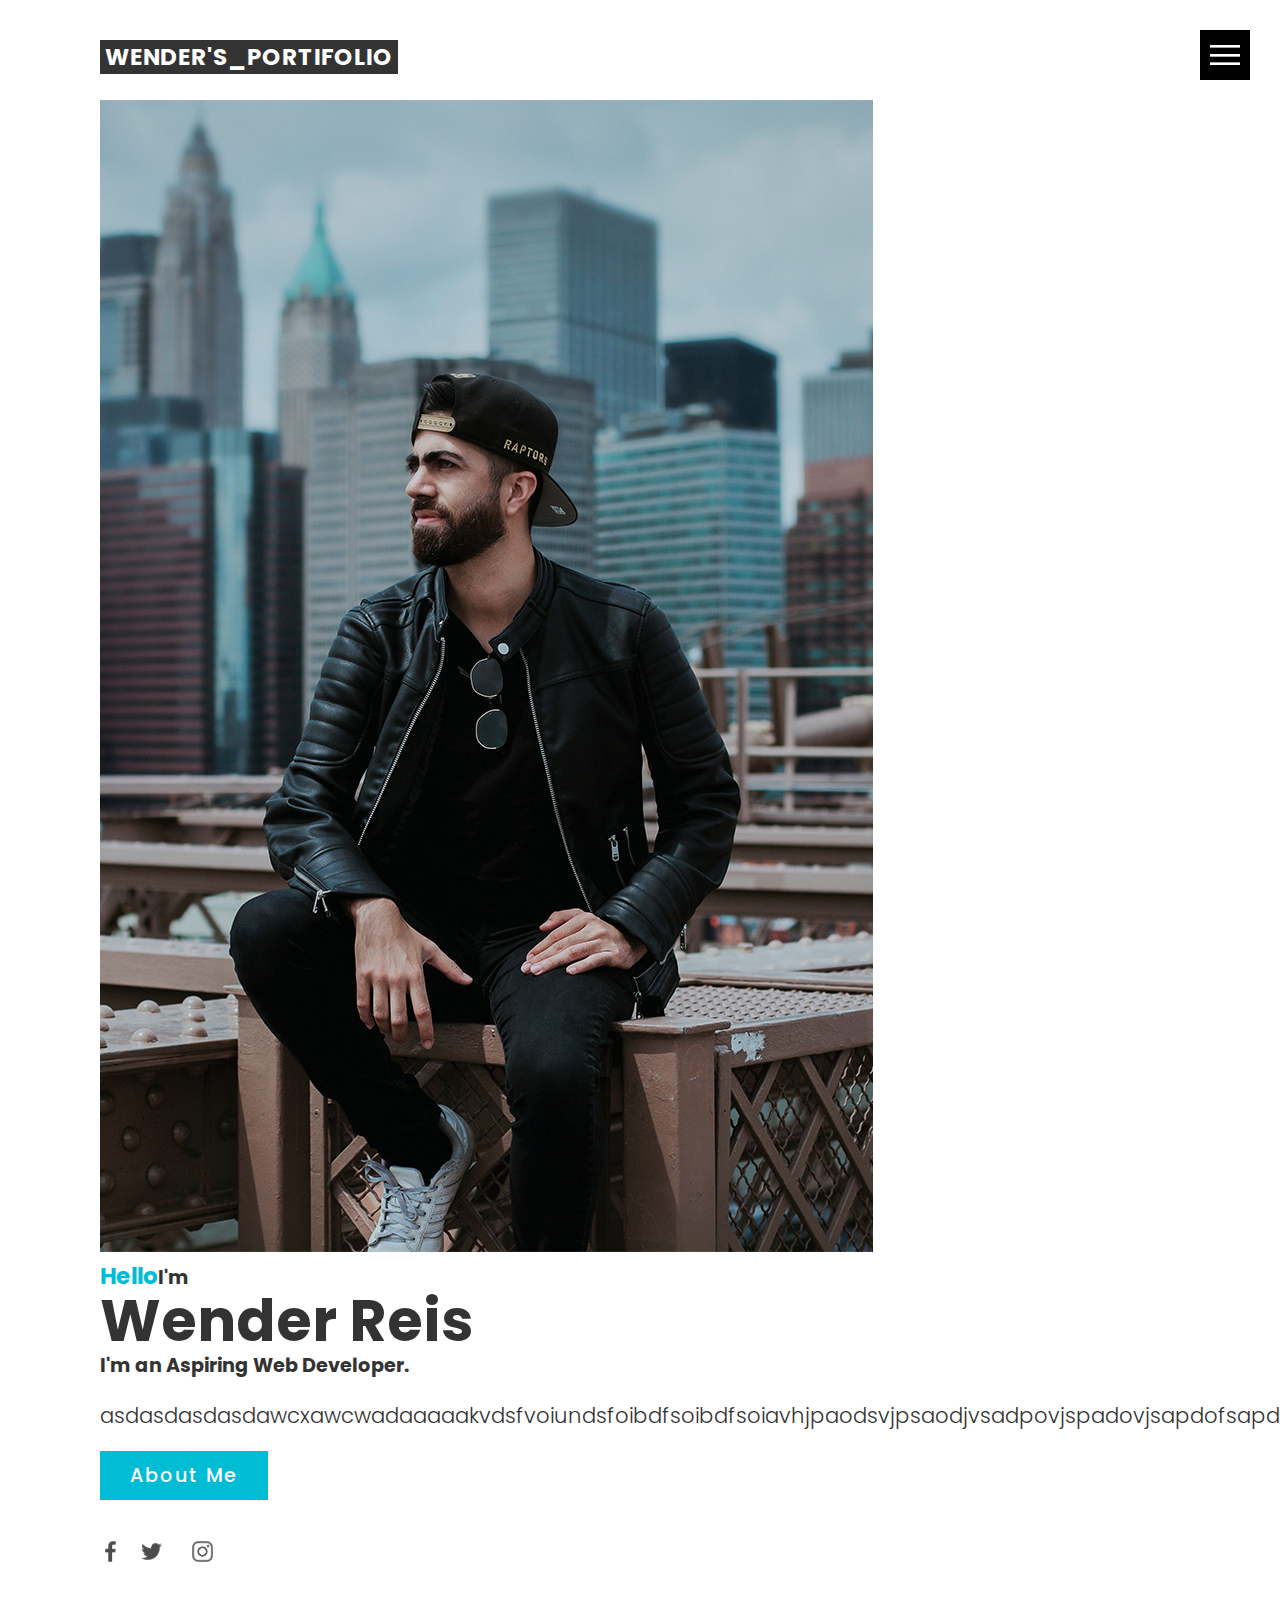
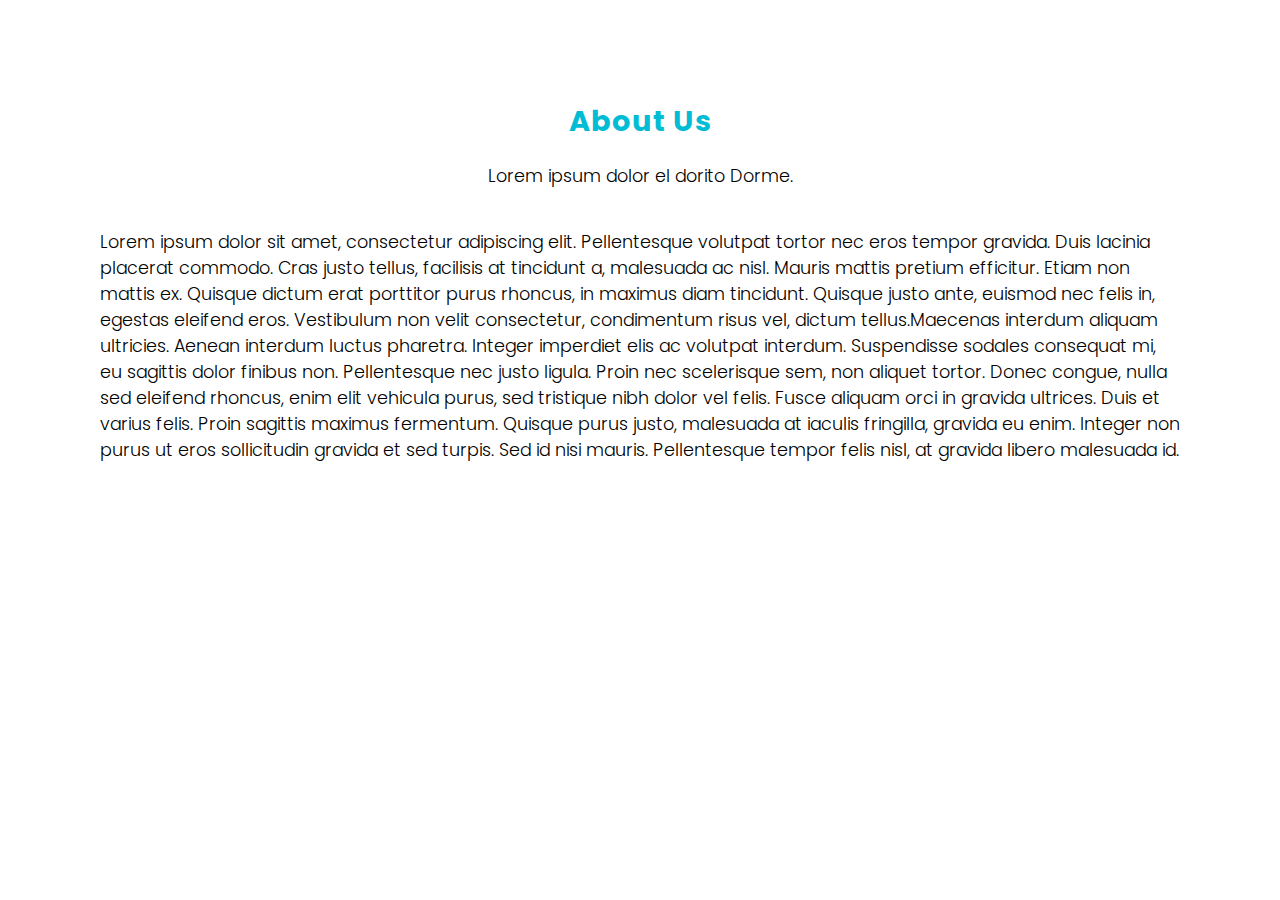
==== d6 Portifolio Website/index.html @ 55c069db "init" ====
<!DOCTYPE html>
<html lang="en">
<head>
    <meta name="viewport" content="width=device-width, initial-scale=1.0">
    <meta charset="UTF-8">
    <title>Personal Portifolio Wender</title>
    <link rel="stylesheet" href="style.css">
</head>
<body>
  <div class="toggle" onclick="toggleMenu();"></div>
    <section class="banner" id="home">

  <div class="imgSidebar">
       <img src="bg.jpg">
     </div>
      <div class="contentBx">      
         <h5 class="logoText">Wender's_Portifolio</h5>
         <div>
            <h4><span>Hello</span>I'm</h4>
            <h2>Wender Reis</h2>
            <h4>I'm an Aspiring Web Developer.</h4>
            <p>asdasdasdasdawcxawcwadaaaaakvdsfvoiundsfoibdfsoibdfsoiavhjpaodsvjpsaodjvsadpovjspadovjsapdofsapdofsdavpo</p>
            <a href="#" class="btn">About Me</a><!-- link about me button-->
        </div>
         <ul class="sci">
            <li><a href="#"><img src="facebook.png"></a></li>
            <li><a href="#"><img src="twitter.png"></a></li>
            <li><a href="#"><img src="instagram.png"></a></li>
        </ul>
    </div>
</section>

<section class="about" id="about">
    <div class="title white">
        <h2>About Us</h2>
        <p>Lorem ipsum dolor el dorito Dorme.</p>
    </div>
    <div class="content">
        <div class="textBx">
            <p>
                Lorem ipsum dolor sit amet, consectetur adipiscing elit. Pellentesque volutpat tortor nec eros tempor gravida.
                 Duis lacinia placerat commodo. Cras justo tellus, facilisis at tincidunt a, malesuada ac nisl. Mauris mattis
                  pretium efficitur. Etiam non mattis ex. Quisque dictum erat porttitor purus rhoncus, in maximus diam tincidunt. 
                  Quisque justo ante, euismod nec felis in, egestas eleifend eros. Vestibulum non velit consectetur, condimentum 
                  risus vel, dictum tellus.Maecenas interdum aliquam ultricies. Aenean interdum luctus pharetra. Integer imperdiet 
                  elis ac volutpat interdum. Suspendisse sodales consequat mi, eu sagittis dolor finibus non. Pellentesque nec justo 
                  ligula. Proin nec scelerisque sem, non aliquet tortor. Donec congue, nulla sed eleifend rhoncus, enim elit vehicula 
                  purus, sed tristique nibh dolor vel felis. Fusce aliquam orci in gravida ultrices. Duis et varius felis. Proin sagittis
                   maximus fermentum. Quisque purus justo, malesuada at iaculis fringilla, gravida eu enim. Integer non purus ut eros
                 sollicitudin gravida et sed turpis. Sed id nisi mauris. Pellentesque tempor felis nisl, at gravida libero malesuada id.
            </p>
        </div>
    </div>
</section>

<div class="sidebar">
<ul class="menu">
    <li><a href="#">Home</a></li>
    <li><a href="#">About</a></li>
    <li><a href="#">Services</a></li>
    <li><a href="#">Work</a></li>
    <li><a href="#">Contact</a></li>
</ul>
</div>
<script>
      function toggleMenu(){
        const menuToggle = document.querySelector('.toggle');
        const sidebar = document.querySelector('.sidebar');
        menuToggle.classList.toggle('active')
       sidebar.classList.toggle('active') }
   </script>
</body>
</html>
---- d6 Portifolio Website/style.css ----
@import url('https://fonts.googleapis.com/css?family=Poppins:200,300,400,500,600,700,800,900&display=swap');
*
{
margin: 0;
padding: 0;
box-sizing: border-box;
font-family: 'Poppins', sans-serif;
}
.toggle
{
    position: fixed;
    top: 30px;
    right:30px;
    width: 50px;
    height:50px;
    background: #000 url(menu.png);
    background-size: 30px;
    background-position: center;
    background-repeat: no-repeat;
    cursor: pointer;
    z-index: 1000;
}
.toggle .active
{
    background: #000 url(menu.png);
    background-size: 25px;
    background-position: center;
    background-repeat: no-repeat;

}
section
{
    padding: 100px;
    min-height: 100vh;
}
.banner
{
    position: relative;
    width: 100%;
    min-height: 100vh;
}
.banner .imgsidebar
{
    position: absolute;
    top: 0;
    left: 0;
    width: 500px;
    height: 100px;
}
.banner .imgsidebar img
{
    position: absolute;
    top: 0;
    left: 0;
    width: 100%;
    height: 100%;
    object-fit: cover;
}
.banner .contextBx
.sidebar
{
    position: absolute;
    top: 0;
    right: 0;
    width: calc(100%-500px);
    height: 100%;
    display: flex;
    justify-content: center;
    align-items: center;
    padding: 100px;
}
.logoText
{
    position: absolute;
    top: 40px;
    left: 100px;
    font-size: 1.2em;
    text-transform: uppercase;
    letter-spacing: 1px;
    background: #333;
    color: #fff;
    padding:0 5px;

}
.banner .contentBx
{
    font-size: 1.2em;
    color: #333;
    font-weight: 300;
}
.banner .contentBx h4 span
{
    color: #00bcd4;
    font-size: 1.2em;
    font-weight: 700;
}
.banner .contentBx h2
{
    font-size: 3em;
    color: #333;
    line-height: 1em;
}
p
{
    font-size: 1.1em;
    margin: 20px 0;
    font-weight:300;
}
.btn
{
    background: #00bcd4;
    color: #fff;
    padding: 10px 30px;
    display: inline-block;
    text-decoration: none;
    font-weight: 500;
    letter-spacing: 2px;
}
.sidebar
{
    position: fixed;
    background: #000;
    display: flex;
    justify-content: center;
    align-items: center;
    transition: 0.5s;
    padding: 40px;
    z-index: 100;
    right: -100%;
}
.sidebar .active
{
    right: 0;
}
.sidebar ul
{
    display: flex;
    justify-content: center;
    align-items: center;
    flex-direction: column;
}
.sidebar ul li
{
    list-style: none;
}
.sidebar ul li a
{
    color: #fff;
    text-decoration: none;
    font-size: 2em;
    margin: 10px 0;
    font-weight: 300;
    letter-spacing: 2px;
    text-transform: uppercase;
}
.sidebar ul li a:hover
{
    color: #00bcd4;
}
.sci
{
position: absolute;
left: 100px;
bottom: 20px;
display: flex;
justify-content: center;
align-items: center;
}
.sci li
{
    margin-right: 10px;
    list-style: none;
}
.sci li img
{
    transform: scale(0.5);
    opacity: 0.7;
}
.sci li img:hover
{
    opacity: 1;
}
.title
{
    width: 100%;
    text-align: center;
}
.title h2
{
    position: relative;
    color: #00bcd4;
    font-size: 1.8em;
    font-weight: 700;
    letter-spacing: 1px;
}
.title p 
{
    max-width: 700px;
    display: inline-block;
}
.title h2::before
{
    content: '';
    position: absolute;
    left: 50%;
    transform: translateX(-50%);
    bottom: -10px;
    width: 60px;
    height: 4px;
    background: #000;
}
.title.white h2,
.title.white p
{
    background: #fff;
}
.title.white h2::before
{
    background: #fff;
}
.about
{

}
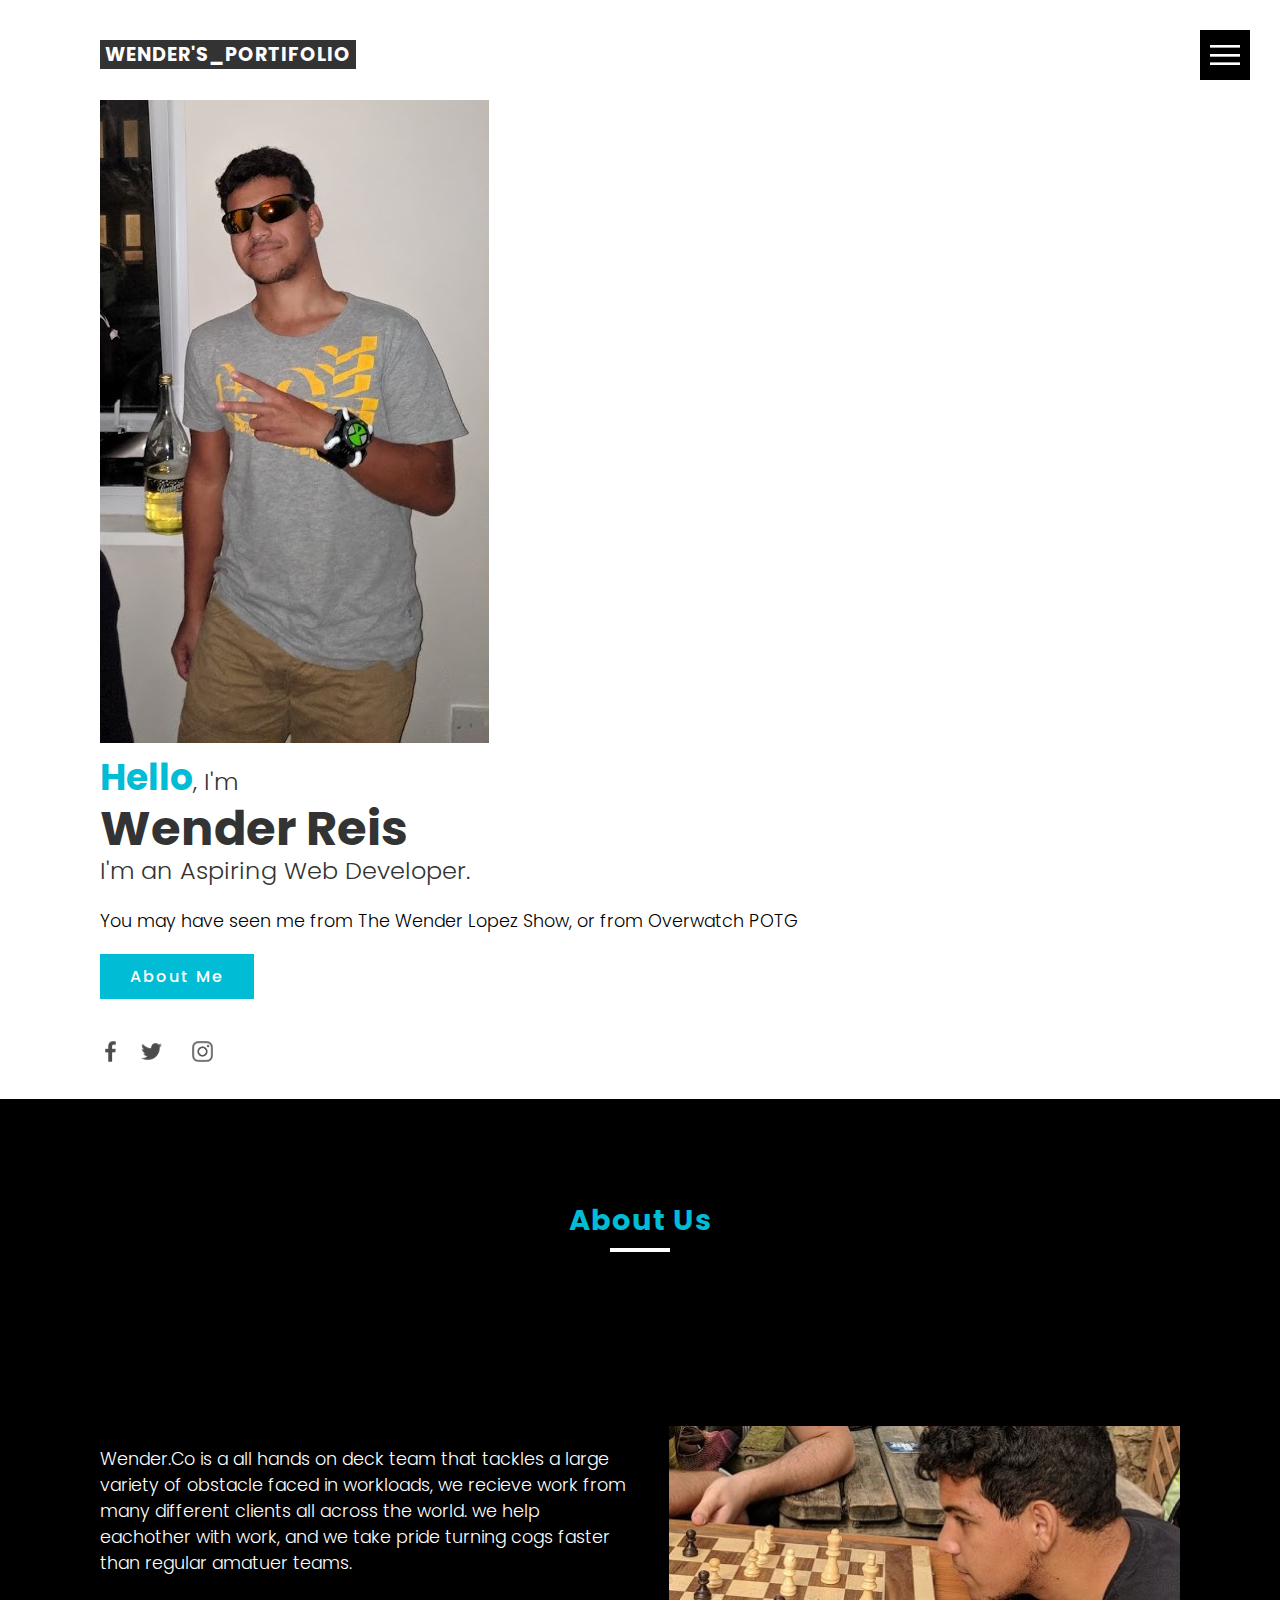
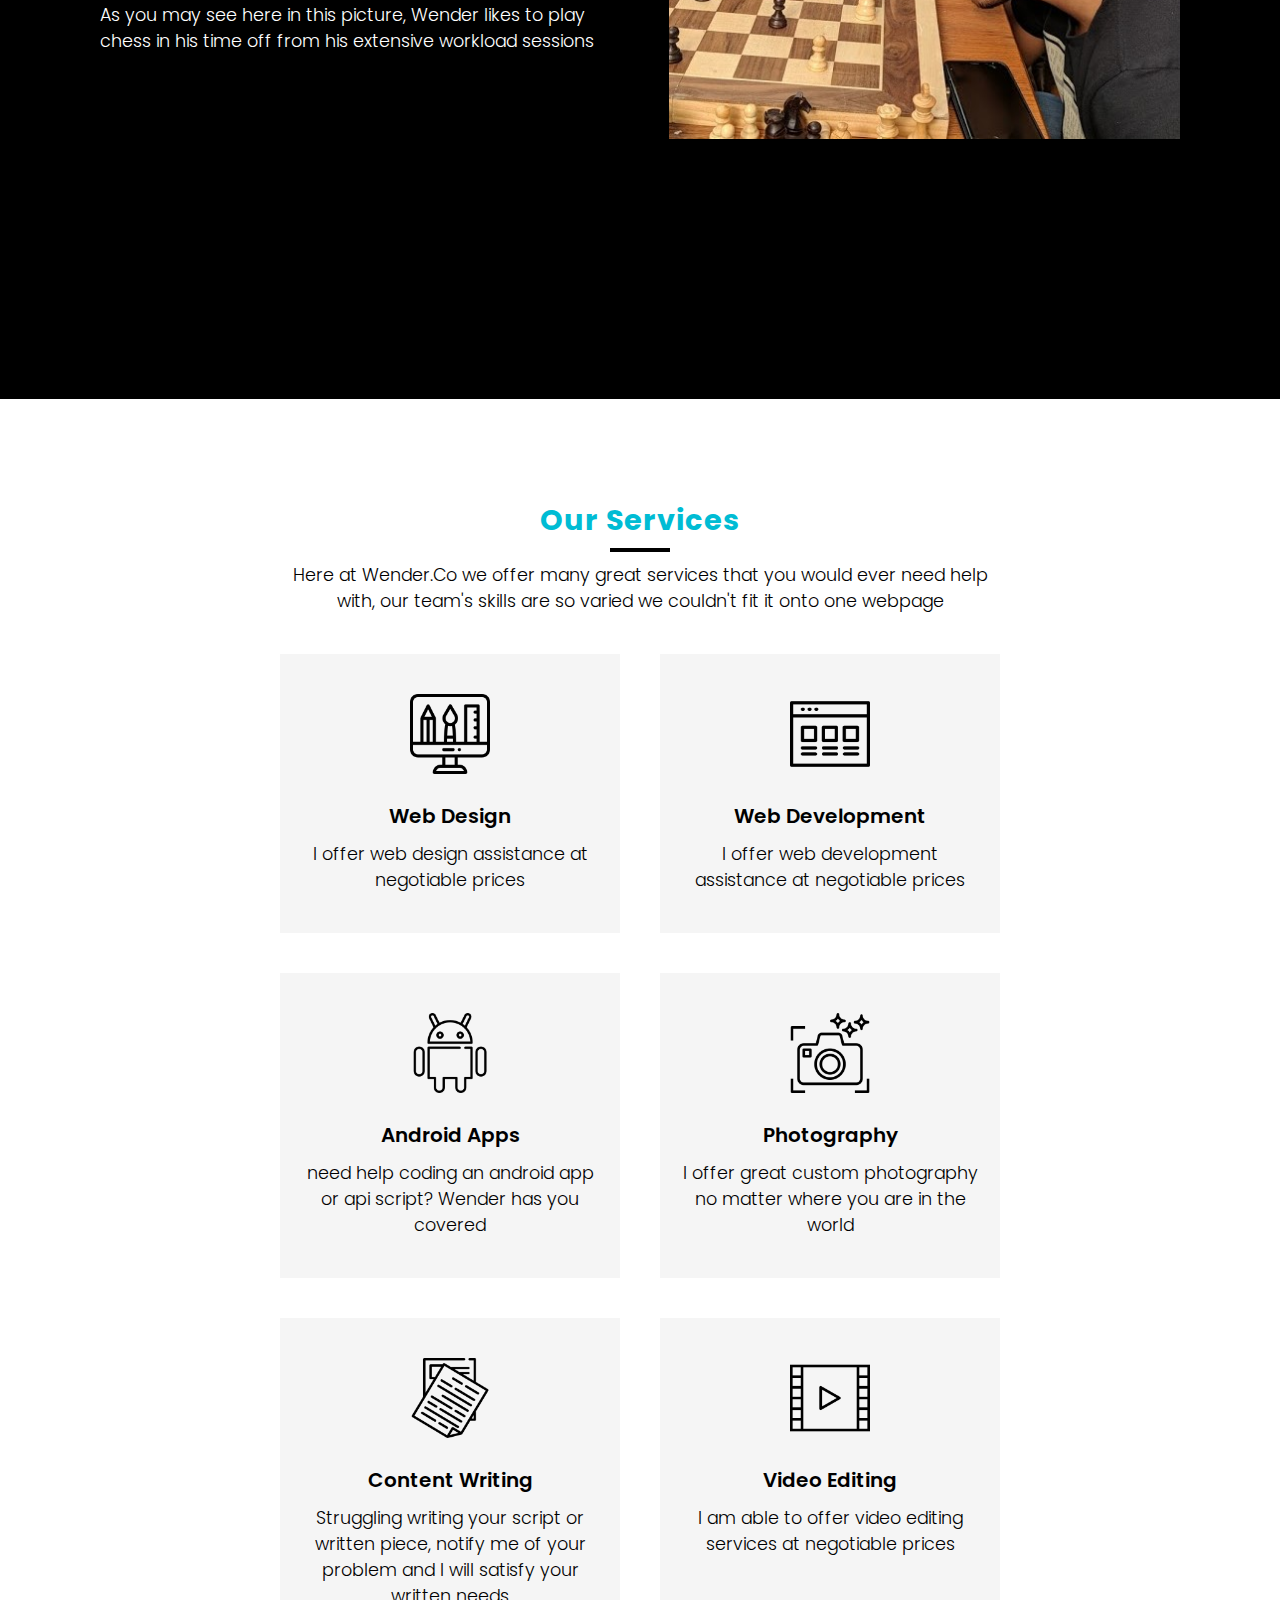
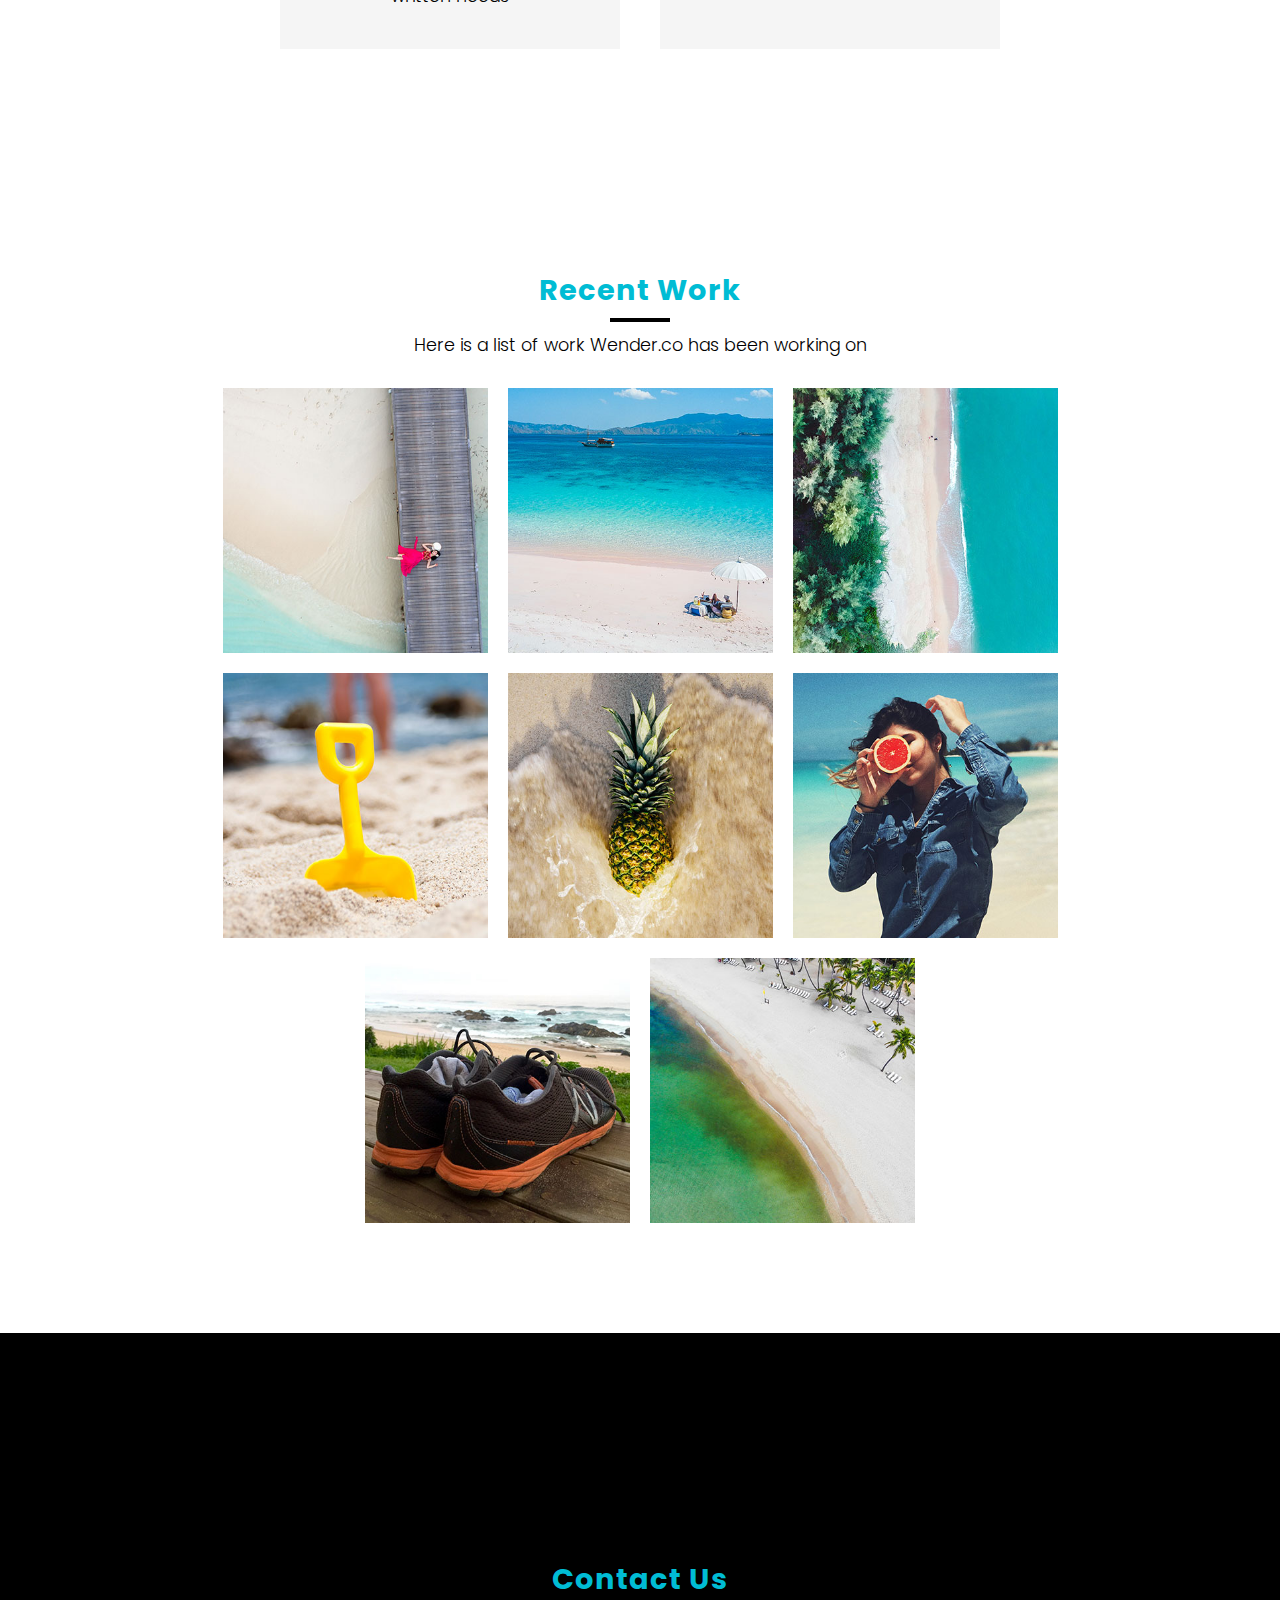
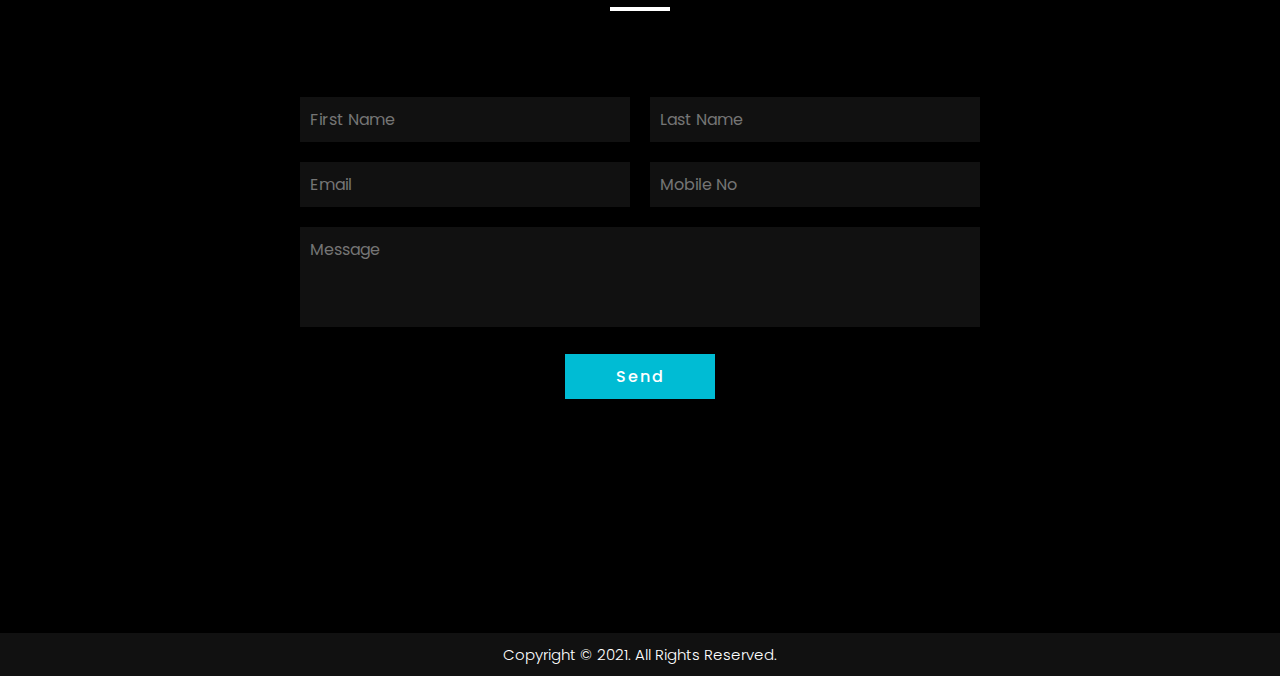
==== commit ba18c894: "website" ====
--- a/d6 Portifolio Website/index.html
+++ b/d6 Portifolio Website/index.html
@@ -8,24 +8,24 @@
 </head>
 <body>
   <div class="toggle" onclick="toggleMenu();"></div>
+
     <section class="banner" id="home">
-
-  <div class="imgSidebar">
+ <div class="imgSidebar">
        <img src="bg.jpg">
      </div>
       <div class="contentBx">      
          <h5 class="logoText">Wender's_Portifolio</h5>
          <div>
-            <h4><span>Hello</span>I'm</h4>
+            <h4><span>Hello</span>, I'm</h4>
             <h2>Wender Reis</h2>
             <h4>I'm an Aspiring Web Developer.</h4>
-            <p>asdasdasdasdawcxawcwadaaaaakvdsfvoiundsfoibdfsoibdfsoiavhjpaodsvjpsaodjvsadpovjspadovjsapdofsapdofsdavpo</p>
-            <a href="#" class="btn">About Me</a><!-- link about me button-->
+            <p>You may have seen me from The Wender Lopez Show, or from Overwatch POTG</p>
+            <a href="#" class="btn">About Me</a>
         </div>
          <ul class="sci">
             <li><a href="#"><img src="facebook.png"></a></li>
-            <li><a href="#"><img src="twitter.png"></a></li>
-            <li><a href="#"><img src="instagram.png"></a></li>
+            <li><a href="https://www.facebook.com/WenderSantos"><img src="twitter.png"></a></li>
+            <li><a href="https://www.instagram.com/wender_the_mexi/?hl=en-gb"><img src="instagram.png"></a></li>
         </ul>
     </div>
 </section>
@@ -33,33 +33,177 @@
 <section class="about" id="about">
     <div class="title white">
         <h2>About Us</h2>
-        <p>Lorem ipsum dolor el dorito Dorme.</p>
+        <p>Wender.Co is a all hands on deck team that tackles a large variety of obstacle faced in workloads, we recieve work from many different clients all across the world. we help eachother with work, and we take pride turning cogs faster than regular amatuer teams.</p>
     </div>
     <div class="content">
         <div class="textBx">
             <p>
-                Lorem ipsum dolor sit amet, consectetur adipiscing elit. Pellentesque volutpat tortor nec eros tempor gravida.
-                 Duis lacinia placerat commodo. Cras justo tellus, facilisis at tincidunt a, malesuada ac nisl. Mauris mattis
-                  pretium efficitur. Etiam non mattis ex. Quisque dictum erat porttitor purus rhoncus, in maximus diam tincidunt. 
-                  Quisque justo ante, euismod nec felis in, egestas eleifend eros. Vestibulum non velit consectetur, condimentum 
-                  risus vel, dictum tellus.Maecenas interdum aliquam ultricies. Aenean interdum luctus pharetra. Integer imperdiet 
-                  elis ac volutpat interdum. Suspendisse sodales consequat mi, eu sagittis dolor finibus non. Pellentesque nec justo 
-                  ligula. Proin nec scelerisque sem, non aliquet tortor. Donec congue, nulla sed eleifend rhoncus, enim elit vehicula 
-                  purus, sed tristique nibh dolor vel felis. Fusce aliquam orci in gravida ultrices. Duis et varius felis. Proin sagittis
-                   maximus fermentum. Quisque purus justo, malesuada at iaculis fringilla, gravida eu enim. Integer non purus ut eros
-                 sollicitudin gravida et sed turpis. Sed id nisi mauris. Pellentesque tempor felis nisl, at gravida libero malesuada id.
-            </p>
-        </div>
-    </div>
-</section>
-
+                Wender.Co is a all hands on deck team that tackles a large variety of obstacle faced in workloads, we recieve work from many different clients all across the world. we help eachother with work, and we take pride turning cogs faster than regular amatuer teams. 
+            <br><br>As you may see here in this picture, Wender likes to play chess in his time off from his extensive workload sessions</p>
+         </div>
+        <div class="imgBx">
+            <img src="bg1.jpeg">
+        </div>
+    </div>
+</section>
+
+<section class="services" id="services">
+    <div class="title">
+        <h2>Our Services</h2>
+        <p>Here at Wender.Co we offer many great services that you would ever need help with, 
+            our team's skills are so varied we couldn't fit it onto one webpage</p>
+        </div>
+        <div class="content">
+            <div class="servicesBx">
+                <img src="icon1.png">
+                <h2>Web Design</h2>
+                <p>I offer web design assistance at negotiable prices </p>
+            </div>
+            <div class="servicesBx">
+                <img src="icon2.png">
+                <h2>Web Development</h2>
+                <p>I offer web development assistance at negotiable prices</p>
+            </div>
+            <div class="servicesBx">
+                <img src="icon3.png">
+                <h2>Android Apps</h2>
+                <p>need help coding an android app or api script? Wender has you covered </p>
+            </div>
+            <div class="servicesBx">
+                <img src="icon4.png">
+                <h2>Photography</h2>
+                <p>I offer great custom photography no matter where you are in the world </p>
+            </div>
+            <div class="servicesBx">
+                <img src="icon5.png">
+                <h2>Content Writing</h2>
+                <p>Struggling writing your script or written piece, notify me of your problem and I will satisfy your written needs </p>
+            </div>
+            <div class="servicesBx">
+                <img src="icon6.png">
+                <h2>Video Editing</h2>
+                <p>I am able to offer video editing services at negotiable prices </p>
+            </div>
+        </div>
+</section>
+<section class="work" id="work">
+    <div class="title">
+        <h2>Recent Work</h2>
+        <p> Here is a list of work Wender.co has been working on</p>
+    </div>
+        <div class="content">
+        <div class="workBx">
+            <div class="imgBx">
+                <img src="img1.jpg">
+            </div>
+            <div class="textBx">
+              <h3>Project 01</h3>  
+            </div>
+        </div>
+        <div class="workBx">
+            <div class="imgBx">
+                <img src="img2.jpg">
+            </div>
+            <div class="textBx">
+              <h3>Project 02</h3>  
+            </div>
+        </div>
+        <div class="workBx">
+            <div class="imgBx">
+                <img src="img3.jpg">
+            </div>
+            <div class="textBx">
+              <h3>Project 03</h3>  
+            </div>
+        </div>
+        <div class="workBx">
+            <div class="imgBx">
+                <img src="img4.jpg">
+            </div>
+            <div class="textBx">
+              <h3>Project 04</h3>  
+            </div>
+        </div>
+        <div class="workBx">
+            <div class="imgBx">
+                <img src="img5.jpg">
+            </div>
+            <div class="textBx">
+              <h3>Project 05</h3>  
+            </div>
+        </div>
+        <div class="workBx">
+            <div class="imgBx">
+                <img src="img6.jpg">
+            </div>
+            <div class="textBx">
+              <h3>Project 06</h3>  
+            </div>
+        </div>
+        <div class="workBx">
+            <div class="imgBx">
+                <img src="img7.jpg">
+            </div>
+            <div class="textBx">
+              <h3>Project 07</h3>  
+            </div>
+        </div>
+        <div class="workBx">
+            <div class="imgBx">
+                <img src="img8.jpg">
+            </div>
+            <div class="textBx">
+              <h3>Project 08</h3>  
+            </div>
+        </div>
+        </div>
+</section>
+
+<section class="contact" id="contact">
+    <div class="title white">
+        <h2>Contact Us</h2>
+        <p>Lorem ipsum dolor el dorito Dorme.</p>
+    </div>
+    <div class="contactForm">
+        <div class="row">
+            <div class="col50">
+                <input type="text" name="" placeholder="First Name">
+            </div>
+            <div class="col50">
+                <input type="text" name="" placeholder="Last Name">
+            </div>
+        </div>
+        <div class="row">
+            <div class="col50">
+                <input type="text" name="" placeholder="Email">
+            </div>
+        <div class="col50">
+            <input type="text" name="" placeholder="Mobile No".>
+        </div>
+    </div>
+    <div class="row">
+        <div class="col100">
+            <textarea placeholder="Message"></textarea>
+        </div>
+    </div>
+    <div class="row">
+        <div class="col100">
+           <input type="submit" value="Send">
+        </div>
+    </div>
+    </div> 
+</section>
+
+<div class="copyright">
+    <p>Copyright © 2021. All Rights Reserved.</p>
+</div>
 <div class="sidebar">
 <ul class="menu">
-    <li><a href="#">Home</a></li>
-    <li><a href="#">About</a></li>
-    <li><a href="#">Services</a></li>
-    <li><a href="#">Work</a></li>
-    <li><a href="#">Contact</a></li>
+    <li><a href="#home" onclick="toggleMenu();">Home</a></li>
+    <li><a href="#about" onclick="toggleMenu();">About</a></li>
+    <li><a href="#services" onclick="toggleMenu();">Services</a></li>
+    <li><a href="#work" onclick="toggleMenu();">Work</a></li>
+    <li><a href="#contact" onclick="toggleMenu();">Contact</a></li>
 </ul>
 </div>
 <script>
@@ -67,7 +211,8 @@
         const menuToggle = document.querySelector('.toggle');
         const sidebar = document.querySelector('.sidebar');
         menuToggle.classList.toggle('active')
-       sidebar.classList.toggle('active') }
+       sidebar.classList.toggle('active')
+     }
    </script>
 </body>
 </html>--- a/d6 Portifolio Website/style.css
+++ b/d6 Portifolio Website/style.css
@@ -5,14 +5,15 @@
 padding: 0;
 box-sizing: border-box;
 font-family: 'Poppins', sans-serif;
+scroll-behavior: smooth;
 }
 .toggle
 {
     position: fixed;
     top: 30px;
-    right:30px;
+    right: 30px;
     width: 50px;
-    height:50px;
+    height: 50px;
     background: #000 url(menu.png);
     background-size: 30px;
     background-position: center;
@@ -20,13 +21,12 @@
     cursor: pointer;
     z-index: 1000;
 }
-.toggle .active
-{
-    background: #000 url(menu.png);
+.toggle.active
+{
+    background: #000 url(close.png);
     background-size: 25px;
     background-position: center;
     background-repeat: no-repeat;
-
 }
 section
 {
@@ -45,7 +45,7 @@
     top: 0;
     left: 0;
     width: 500px;
-    height: 100px;
+    height: 100%;
 }
 .banner .imgsidebar img
 {
@@ -56,13 +56,13 @@
     height: 100%;
     object-fit: cover;
 }
-.banner .contextBx
+.banner .contextBx, 
 .sidebar
 {
     position: absolute;
     top: 0;
     right: 0;
-    width: calc(100%-500px);
+    width: calc(100% - 500px);
     height: 100%;
     display: flex;
     justify-content: center;
@@ -82,16 +82,16 @@
     padding:0 5px;
 
 }
-.banner .contentBx
-{
-    font-size: 1.2em;
+.banner .contentBx h4
+{
+    font-size: 1.5em;
     color: #333;
     font-weight: 300;
 }
 .banner .contentBx h4 span
 {
     color: #00bcd4;
-    font-size: 1.2em;
+    font-size: 1.5em;
     font-weight: 700;
 }
 .banner .contentBx h2
@@ -128,9 +128,9 @@
     z-index: 100;
     right: -100%;
 }
-.sidebar .active
-{
-    right: 0;
+.sidebar.active
+{
+    right: 0%;
 }
 .sidebar ul
 {
@@ -212,13 +212,292 @@
 .title.white h2,
 .title.white p
 {
+   /* background: #fff;   adds white border on black background*/
+}
+.title.white h2::before
+{
     background: #fff;
 }
-.title.white h2::before
-{
-    background: #fff;
-}
 .about
 {
+background: #000;
+}
+.about .content
+{
+    display: flex;
+    justify-content: space-between;
+    margin-top: 40px;
+}
+.about .content .textBx
+{
+    min-width: 49%;
+    width: 49%;
+}
+.about .content .textBx p
+{
+    color: #fff;
+}
+.about .content .imgBx
+{
+    margin-left: 40px;
+}
+.about .content .imgBx img
+{
+    max-width: 100%;
+}
+.services .content
+{
+    display: flex;
+    justify-content: center;
+    flex-direction: row;
+    flex-wrap: wrap;
+}
+.services .content .servicesBx
+{
+    padding: 40px 20px;
+    max-width: 340px;
+    margin: 20px;
+    transition: 0.5s;
+    text-align: center;
+    background: #f5f5f5;
+}
+.services .content .servicesBx:hover
+{
+    background: #000;
+}
+.services .content .servicesBx img
+{
+    max-width: 80px;
+    transition: 0.5s;
+}
+.services .content .servicesBx:hover img
+{
+    filter: invert(1);
+}
+.services .content .servicesBx h2
+{
+    margin-top: 20px;
+    margin-bottom: 10px;
+    font-size: 20px;
+    font-weight: 600;
+    transition: 0.5s;
+}
+.services .content .servicesBx:hover h2
+{
+    color: #fff;
+}
+.services .content .servicesBx p
+{
+    margin: 0;
+    transition: 0.5s;
+}
+.services .content .servicesBx:hover p
+{
+    color:#fff;
+}
+.work .content
+{
+    display: flex;
+    justify-content: center;
+    flex-direction: row;
+    flex-wrap: wrap;
+}
+.work .content .workBx
+{
+    position: relative;
+    width: 265px;
+    height: 265px;
+    margin: 10px;
+    transform: 0.5s;
+    text-align: center
+}
+.work .content .workBx .imgBx
+.work .content .workBx .textBx
+{
+    position: absolute;
+    top: 0;
+    left: 0;
+    width: 100%;
+    height: 100%;
+    display: flex;
+    justify-content: center;
+    align-items: center;
+}
+.work .content .workBx .imgBx img
+{
+    position: absolute;
+    top: 0;
+    left: 0;
+    width: 100%;
+    height: 100%;
+    object-fit: cover;
+}
+.work .content .workBx .textBx
+{
+    background: #000;
+    opacity: 0;
+    transition: 0.5s;
+}
+.work .content .workBx:hover .textBx
+{
+    opacity: 1;
+}
+.work .content .workBx .textBx h3
+{
+    color: #fff;
+    text-transform: uppercase;
+    letter-spacing: 1px;
+    font-size: 1em;
+}
+.contact
+{
+    background: #000;
+    display: flex;
+    justify-content: center;
+    align-items: center;
+    flex-direction: column;
+}
+.contact .contactForm
+{
+    position: relative;
+    width: 700px;
+    margin-top: 20px;
+}
+.contact .contactForm .row
+{
+    width: 100%;
+    display: flex;
+}
+.contact .contactForm .row .col50
+{
+    width: 50%;
+    margin: 10px;
+}
+.contact .contactForm .row .col100
+{
+    width: 100%;
+    margin: 10px;
+    text-align: center;
+}
+.contact .contactForm .row input,
+.contact .contactForm .row textarea
+{
+    width: 100%;
+    padding: 10px;
+    border: none;
+    outline: none;
+    background: #111;
+    color: #fff;
+    font-size: 16px;
+    resize: none;
+}
+.contact .contactForm .row textarea
+{
+    height: 100px;
+}
+.contact .contactForm .row input[type="submit"]
+{
+    background: #00bcd4;
+    color: #fff;
+    padding: 10px 30px;
+    display: inline-block;
+    font-weight: 500;
+    letter-spacing: 2px;
+    cursor: pointer;
+    max-width: 150px;
+}
+.copyright
+{
+    color: #fff;
+    background: #111;
+    text-align: center;
+    padding: 10px;
+}
+.copyright p
+{
+    margin: 0;
+    font-size: 15px;
+}
 
+@media (max-width: 991px)
+{
+    .banner .imgSidebar
+    {
+        display: none;
+    }
+    .banner .contentBx, .sidebar
+    {
+        width: 100%;
+        padding: 40px;
+    }
+    .logoText
+    {
+        position: absolute;
+        top: 40px;
+        left: 40px;
+    }
+    .toggle
+    {
+        left: 40px;
+    }
+    .sci
+    {
+        left: 40px;
+    }
+    section
+    {
+        padding: 40px;
+    }
+    .about .content
+    {
+        flex-direction: column;
+    }
+    .about .content .textBx
+    {
+        min-width: 100%;
+        width: 100%;
+    }
+    .about .content
+    {
+        margin-top: 0;
+    }
+    .about .content .imgBx
+    {
+        margin-left: 0;
+    }
+    .services .content .servicesBx
+    {
+        padding: 30px 20px;
+        max-width: 340px;
+        margin: 10px;
+    }
+    .contactForm
+    {
+        width: 100%;
+    }
+    .contactForm .row
+    {
+        width: 100%;
+        display: flex;
+        flex-wrap: wrap;
+    }
+    .contact .contactForm .row .col50
+    {
+        width: 100%;
+    }
+    .sidebar ul li a
+    {
+        font-size: 1.5em;
+    }
+}
+
+@media (max-width: 500px)
+{
+    .services .content .servicesBx,
+    .work .content .workBx
+    {
+        max-width: 100%;
+        width: 100%;
+        margin: 10px 0;
+    }
 }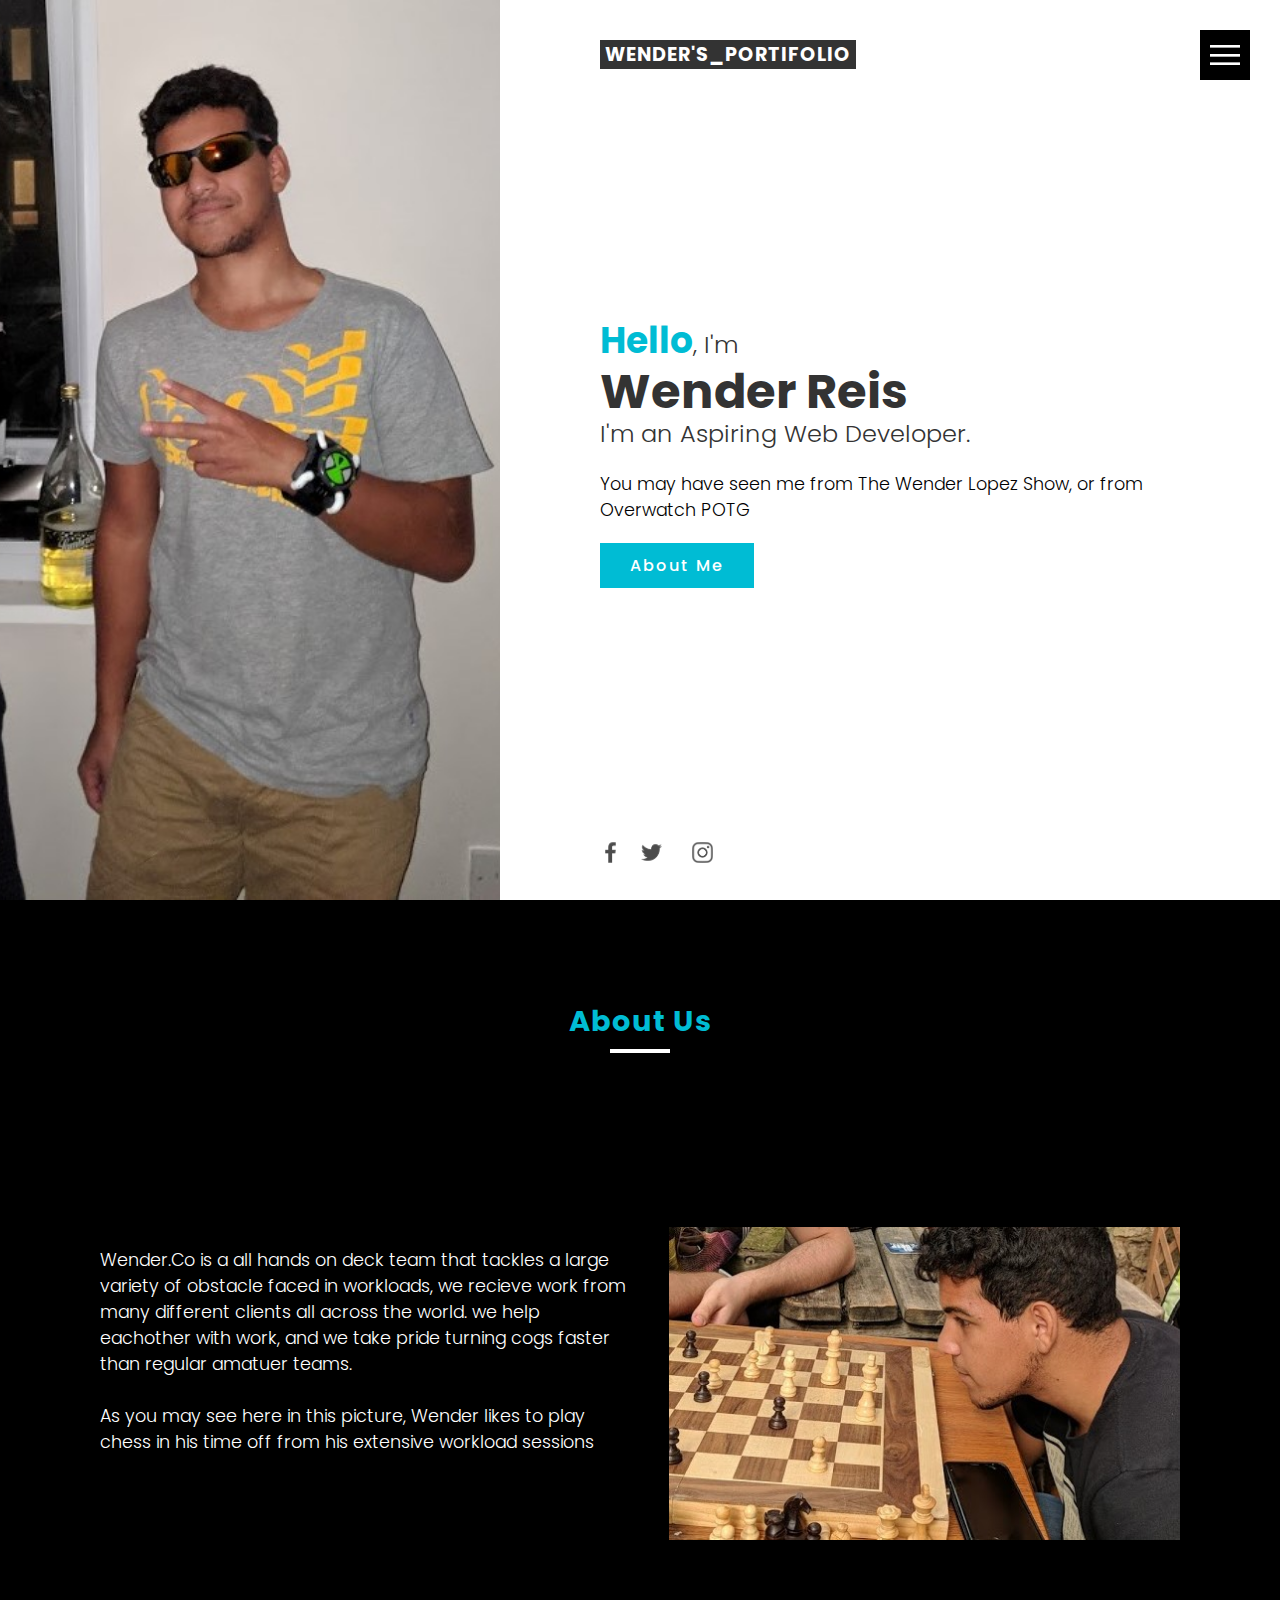
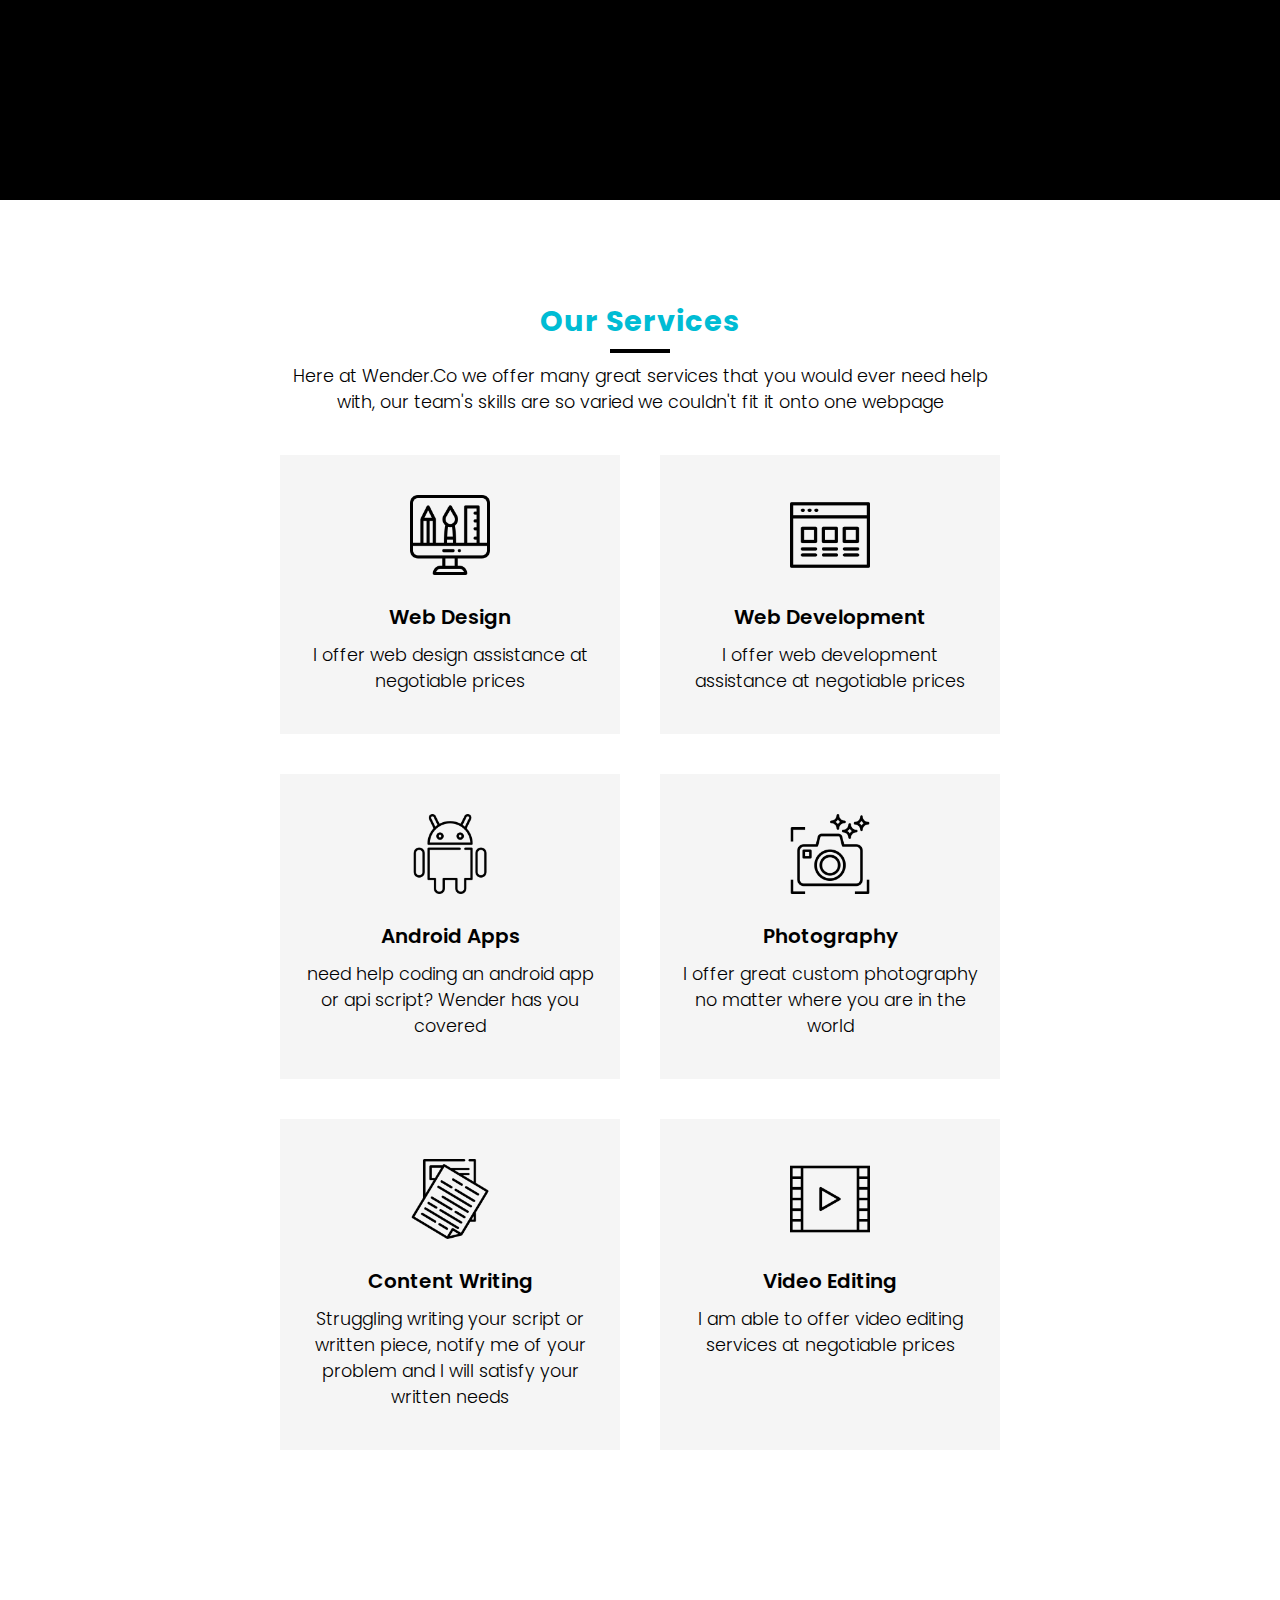
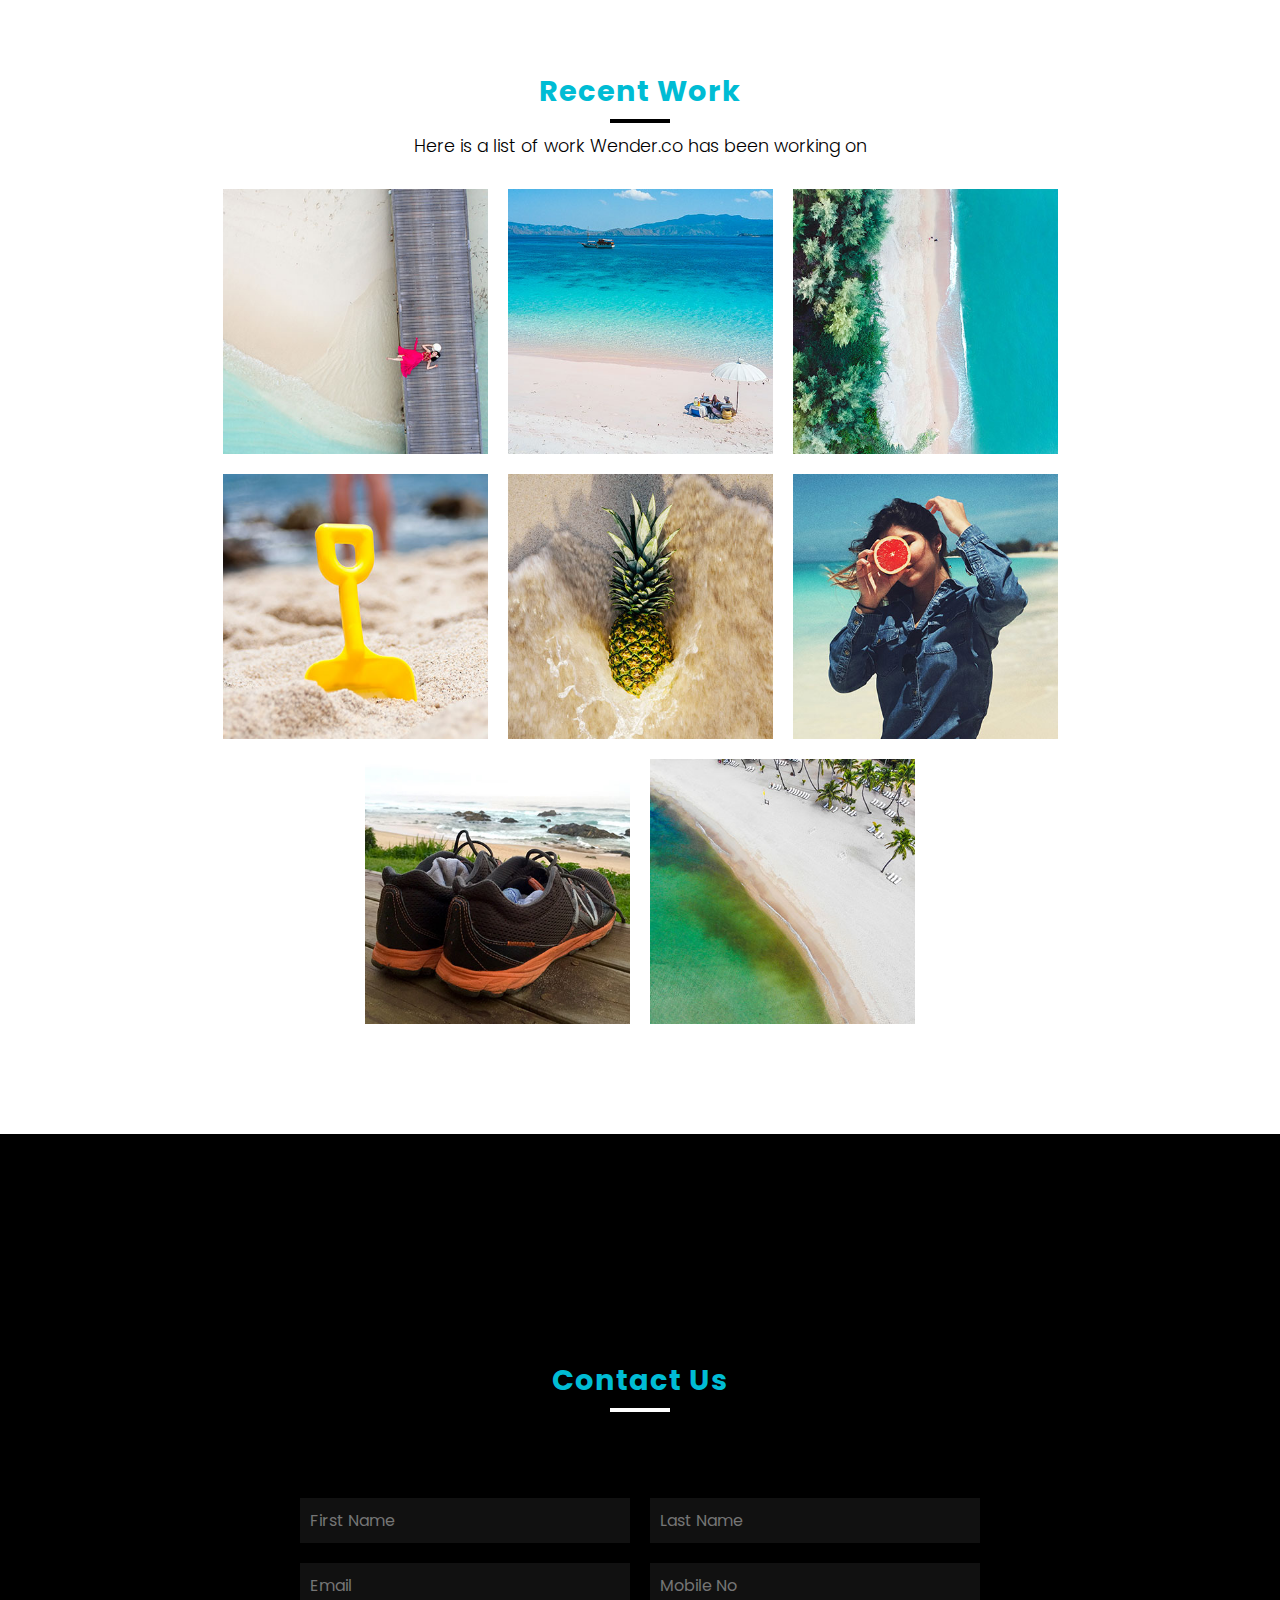
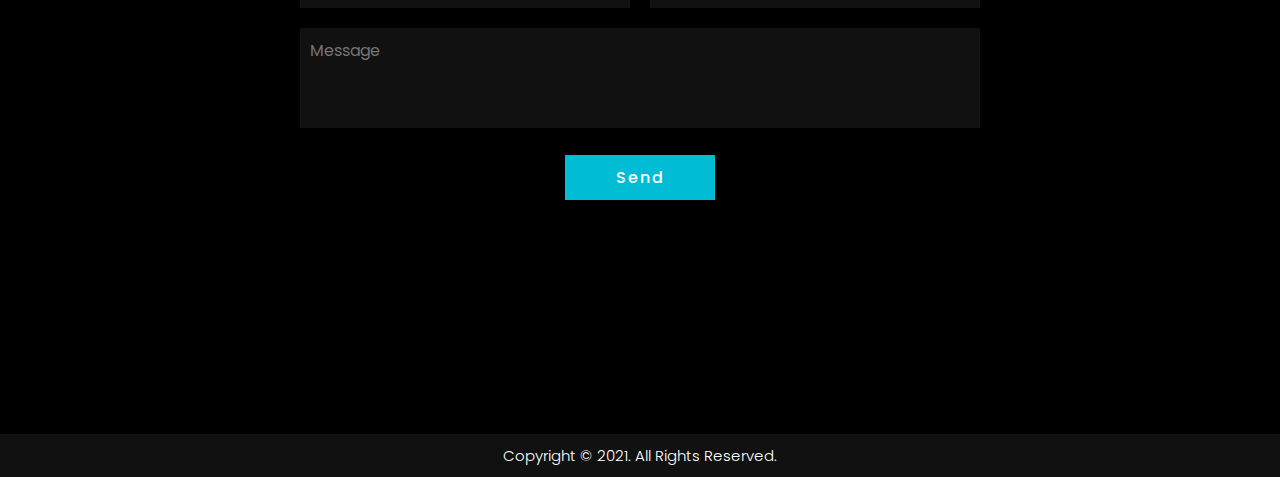
==== commit d476d800: "todo-list" ====
--- a/d6 Portifolio Website/index.html
+++ b/d6 Portifolio Website/index.html
@@ -158,7 +158,6 @@
         </div>
         </div>
 </section>
-
 <section class="contact" id="contact">
     <div class="title white">
         <h2>Contact Us</h2>
@@ -172,7 +171,8 @@
             <div class="col50">
                 <input type="text" name="" placeholder="Last Name">
             </div>
-        </div>
+        </div>  
+        
         <div class="row">
             <div class="col50">
                 <input type="text" name="" placeholder="Email">
--- a/d6 Portifolio Website/style.css
+++ b/d6 Portifolio Website/style.css
@@ -39,7 +39,7 @@
     width: 100%;
     min-height: 100vh;
 }
-.banner .imgsidebar
+.banner .imgSidebar
 {
     position: absolute;
     top: 0;
@@ -47,7 +47,7 @@
     width: 500px;
     height: 100%;
 }
-.banner .imgsidebar img
+.banner .imgSidebar img
 {
     position: absolute;
     top: 0;
@@ -56,7 +56,7 @@
     height: 100%;
     object-fit: cover;
 }
-.banner .contextBx, 
+.banner .contentBx, 
 .sidebar
 {
     position: absolute;
@@ -438,7 +438,7 @@
     }
     .toggle
     {
-        left: 40px;
+        right: 40px;
     }
     .sci
     {
